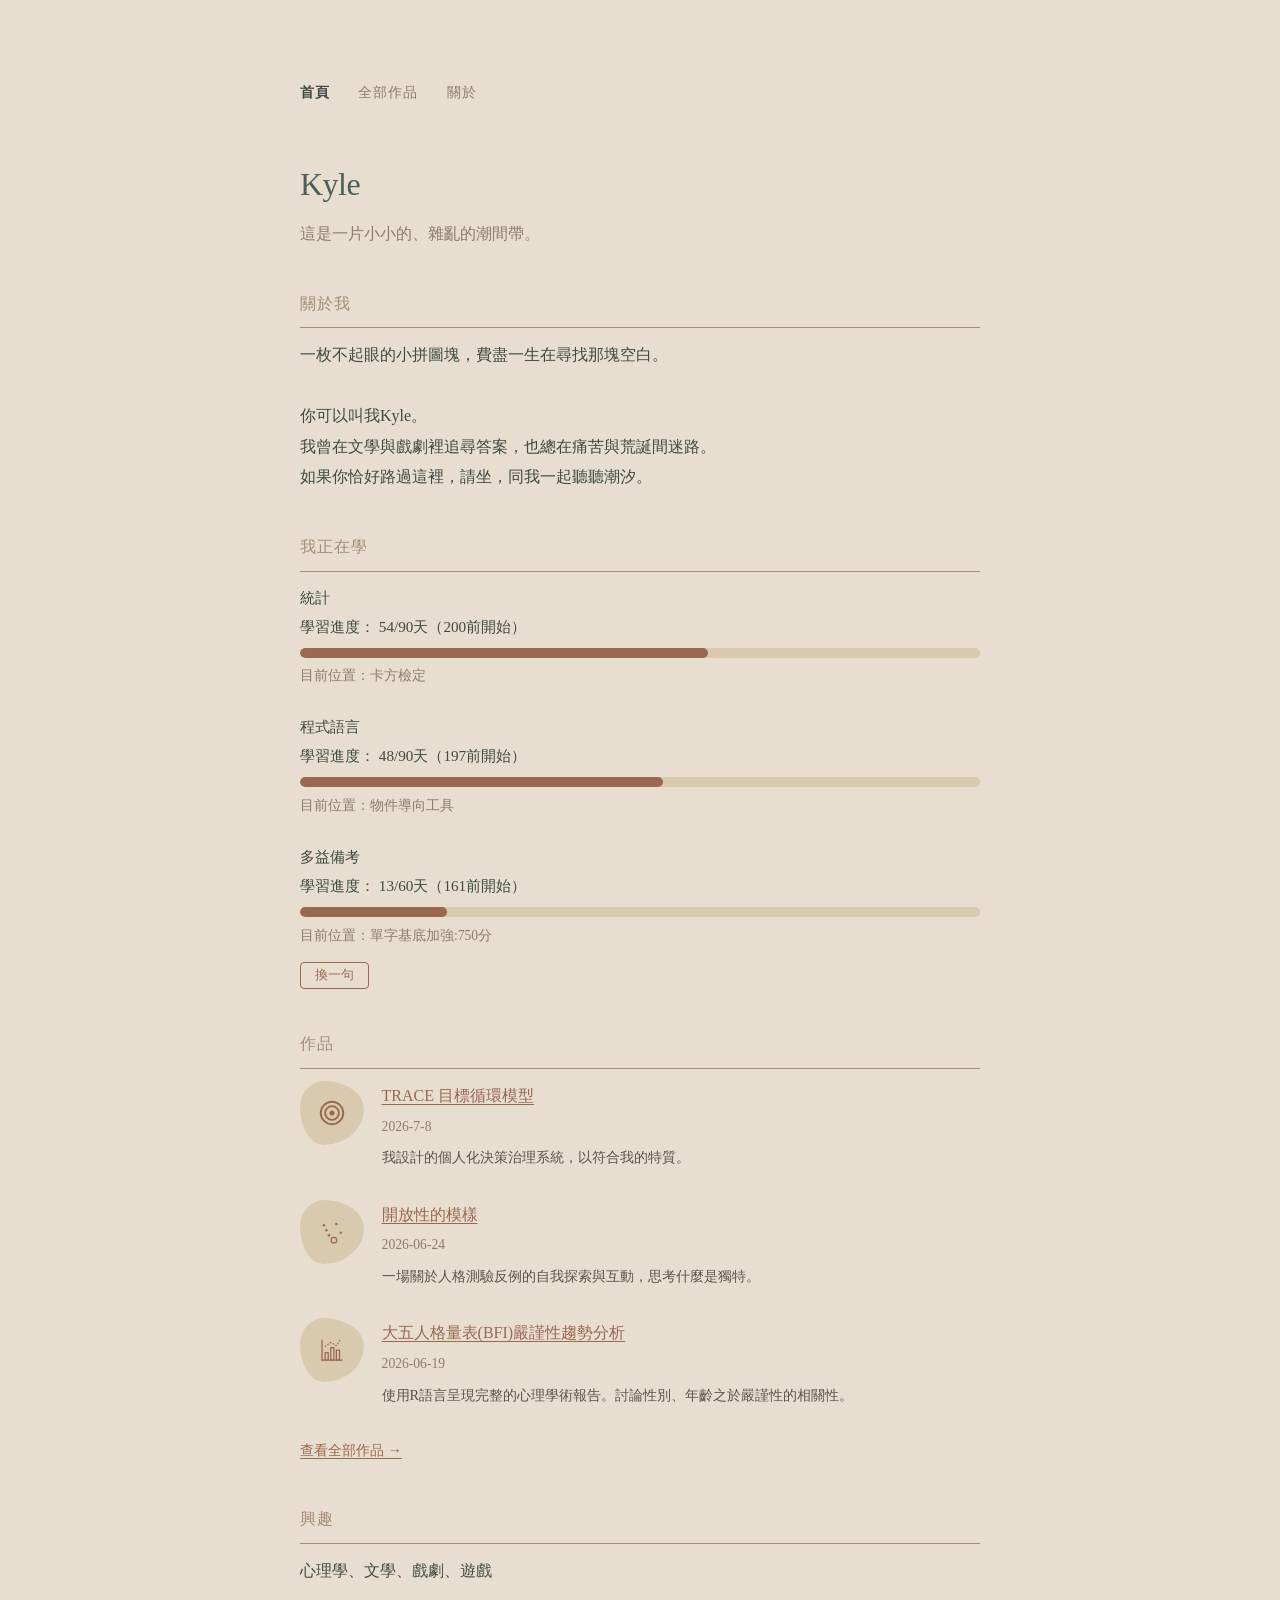
==== index.html @ b4609644 "新增API串聯每日英文金句" ====
<!DOCTYPE html>
<html lang="zh-TW">
<head>
  <meta charset="UTF-8">
  <meta name="viewport" content="width=device-width, initial-scale=1.0">
  <title>Kyle</title>
  <style>
    body {
      background-color: #e8ded0;
      color: #3d4a42;
      font-family: Georgia, serif;
      max-width: 680px;
      margin: 80px auto;
      padding: 0 24px;
      line-height: 1.9;
    }

    h1 {
      color: #4a5f5a;
      font-size: 2rem;
      font-weight: normal;
      letter-spacing: -0.5px;
      margin-bottom: 0.25rem;
    }

    h2 {
      font-size: 1rem;
      font-weight: normal;
      color: #a68c74;
      margin-top: 2.5rem;
      margin-bottom: 0.75rem;
      text-transform: uppercase;
      letter-spacing: 1px;
      border-bottom: 1px solid #a68c74;
      padding-bottom: 0.5rem;
    }

    p {
      margin: 0 0 1rem;
    }

    a {
      color: #9a6850;
      text-decoration: underline;
      text-underline-offset: 3px;
    }

    a:hover {
      color: #a68c74;
    }

    .tagline {
      color: #8a7e6a;
      font-size: 1rem;
      margin-bottom: 2.5rem;
    }

    /* 導覽列 */
    nav {
      margin-bottom: 3rem;
      font-size: 0.85rem;
      letter-spacing: 1px;
    }

    nav a {
      color: #8a7e6a;
      text-decoration: none;
      margin-right: 1.5rem;
      text-transform: uppercase;
    }

    nav a:hover {
      color: #4a5f5a;
    }

    nav a.nav-active {
      color: #3d4a42;
      font-weight: bold;
    }

    /* 作品卡片 */
    .work-card {
      display: flex;
      align-items: flex-start;
      gap: 1.1rem;
      margin-bottom: 1.75rem;
    }

    .work-thumb {
      flex-shrink: 0;
      width: 64px;
      height: 64px;
      display: flex;
      align-items: center;
      justify-content: center;
      background: #d9c9ae;
      color: #9a6850;
      border-radius: 38% 62% 63% 37% / 41% 44% 56% 59%;
      transition: transform 0.3s ease;
    }

    .work-thumb svg {
      width: 30px;
      height: 30px;
    }

    .work-card:hover .work-thumb {
      transform: scale(1.08) rotate(3deg);
    }

    .work-info a {
      font-size: 1rem;
    }

    .work-date {
      font-size: 0.85rem;
      color: #8a7e6a;
      margin: 0.15rem 0 0.3rem;
    }

    .work-desc {
      font-size: 0.9rem;
      color: #5c5347;
      margin: 0;
    }

    .all-works-link {
      font-size: 0.9rem;
    }

    /* 按鈕 */
    #quote-btn {
      background: transparent;
      border: 1px solid #9a6850;
      color: #9a6850;
      font-family: Georgia, serif;
      font-size: 0.8rem;
      padding: 4px 14px;
      margin-top: 0.5rem;
      border-radius: 4px;
      cursor: pointer;
      transition: background 0.2s;
    }

    #quote-btn:hover {
      background: rgba(154, 104, 80, 0.1);
    }
    /* 學習進度條 */
    .progress-section {
      margin-bottom: 1.5rem;
    }

    .progress-label {
      font-size: 0.95rem;
      color: #3d4a42;
      margin-bottom: 0.4rem;
    }

    .progress-bar-bg {
      background: #d9c9ae;
      border-radius: 6px;
      height: 10px;
      overflow: hidden;
    }

    .progress-bar-fill {
      background: #9a6850;
      height: 100%;
      border-radius: 6px;
      transition: width 0.6s ease;
    }

    .progress-content {
      font-size: 0.85rem;
      color: #8a7e6a;
      margin: 0.35rem 0 0;
    }

    /* 當螢幕寬度小於 600px 時（手機） */
    @media (max-width: 600px) {
      body {
        margin: 40px auto;
        padding: 0 16px;
      }
      h1 {
        font-size: 1.6rem;
      }
      .work-thumb {
        width: 52px;
        height: 52px;
      }
      .work-thumb svg {
        width: 26px;
        height: 26px;
      }
    }
  </style>
</head>
<body>

  <nav id="nav-container"></nav>

  <h1>Kyle</h1>
  <p class="tagline">這是一片小小的、雜亂的潮間帶。</p>

  <h2 id="about">關於我</h2>
  <p>一枚不起眼的小拼圖塊，費盡一生在尋找那塊空白。<br><br>你可以叫我Kyle。<br>我曾在文學與戲劇裡追尋答案，也總在痛苦與荒誕間迷路。<br>如果你恰好路過這裡，請坐，同我一起聽聽潮汐。
  </p>

  <h2>我正在學</h2>
  <div id="progress-container"></div>

  <h2>作品</h2>
  <div id="works-container"></div>
  <p class="all-works-link"><a href="works.html">查看全部作品 →</a></p>

  <h2>興趣</h2>
  <p>心理學、文學、戲劇、遊戲</p>

  <script src="works-render.js"></script>
  <script src="nav.js"></script>
  <script>
    renderWorks('works-container', 3);
    renderNav('nav-container');

    const plans = [
      { name: "統計", start: "2026-5-20", total: 90, studied: 54, recent: "卡方檢定" },
      { name: "程式語言", start: "2026-5-23", total: 90, studied: 48, recent: "物件導向工具" },
      { name: "多益備考", start: "2026-6-28", total: 60, studied: 13, recent: "單字基底加強:750分" }
    ];

    function renderProgress(containerId) {
      let HTML = '';
      for (const progress of plans) {
        const now = new Date()
        const start = new Date(progress.start);
        const diffMs = now - start;
        const diffDays = Math.floor(diffMs / (1000 * 60 * 60 * 24));
        const percent = progress.studied / progress.total * 100
        HTML += `
          <div class="progress-section"${progress.name === "多益備考"? ' id="toeic-section"' : ""}>
          <p class="progress-label">${progress.name} <br> 學習進度： ${progress.studied}/${progress.total}天（${diffDays}前開始）</p>
           <div class="progress-bar-bg">
           <div class="progress-bar-fill" style="width: ${percent}%"></div>
           </div>
           <p class="progress-content">目前位置：${progress.recent}</p>
        </div>
            `;
      }
      document.getElementById(containerId).innerHTML = HTML;
    }

    async function loadQuote() {
      const response = await fetch('https://dummyjson.com/quotes/random');
      const data = await response.json();   
      const qttext = document.getElementById('quote-text');
      qttext.innerText ='一天一則英文諺語：\n "' + data.quote + '" \u00A0--by ' + data.author;
    }

    function setupQuoteSection() {
      const toeic = document.getElementById('toeic-section');
      toeic.insertAdjacentHTML(
        'beforeend', `<p id="quote-text" class="progress-content"></p>
        <button id= "quote-btn">換一句</button>`
      )
      const qtbtn = document.getElementById('quote-btn')
      qtbtn.addEventListener("click", loadQuote);
    }

    renderProgress('progress-container');  // 先讓 toeic-section 存在
    setupQuoteSection();                    // 再建立名言結構跟按鈕
    loadQuote();                            // 最後填入第一句
  </script>

</body>
</html>
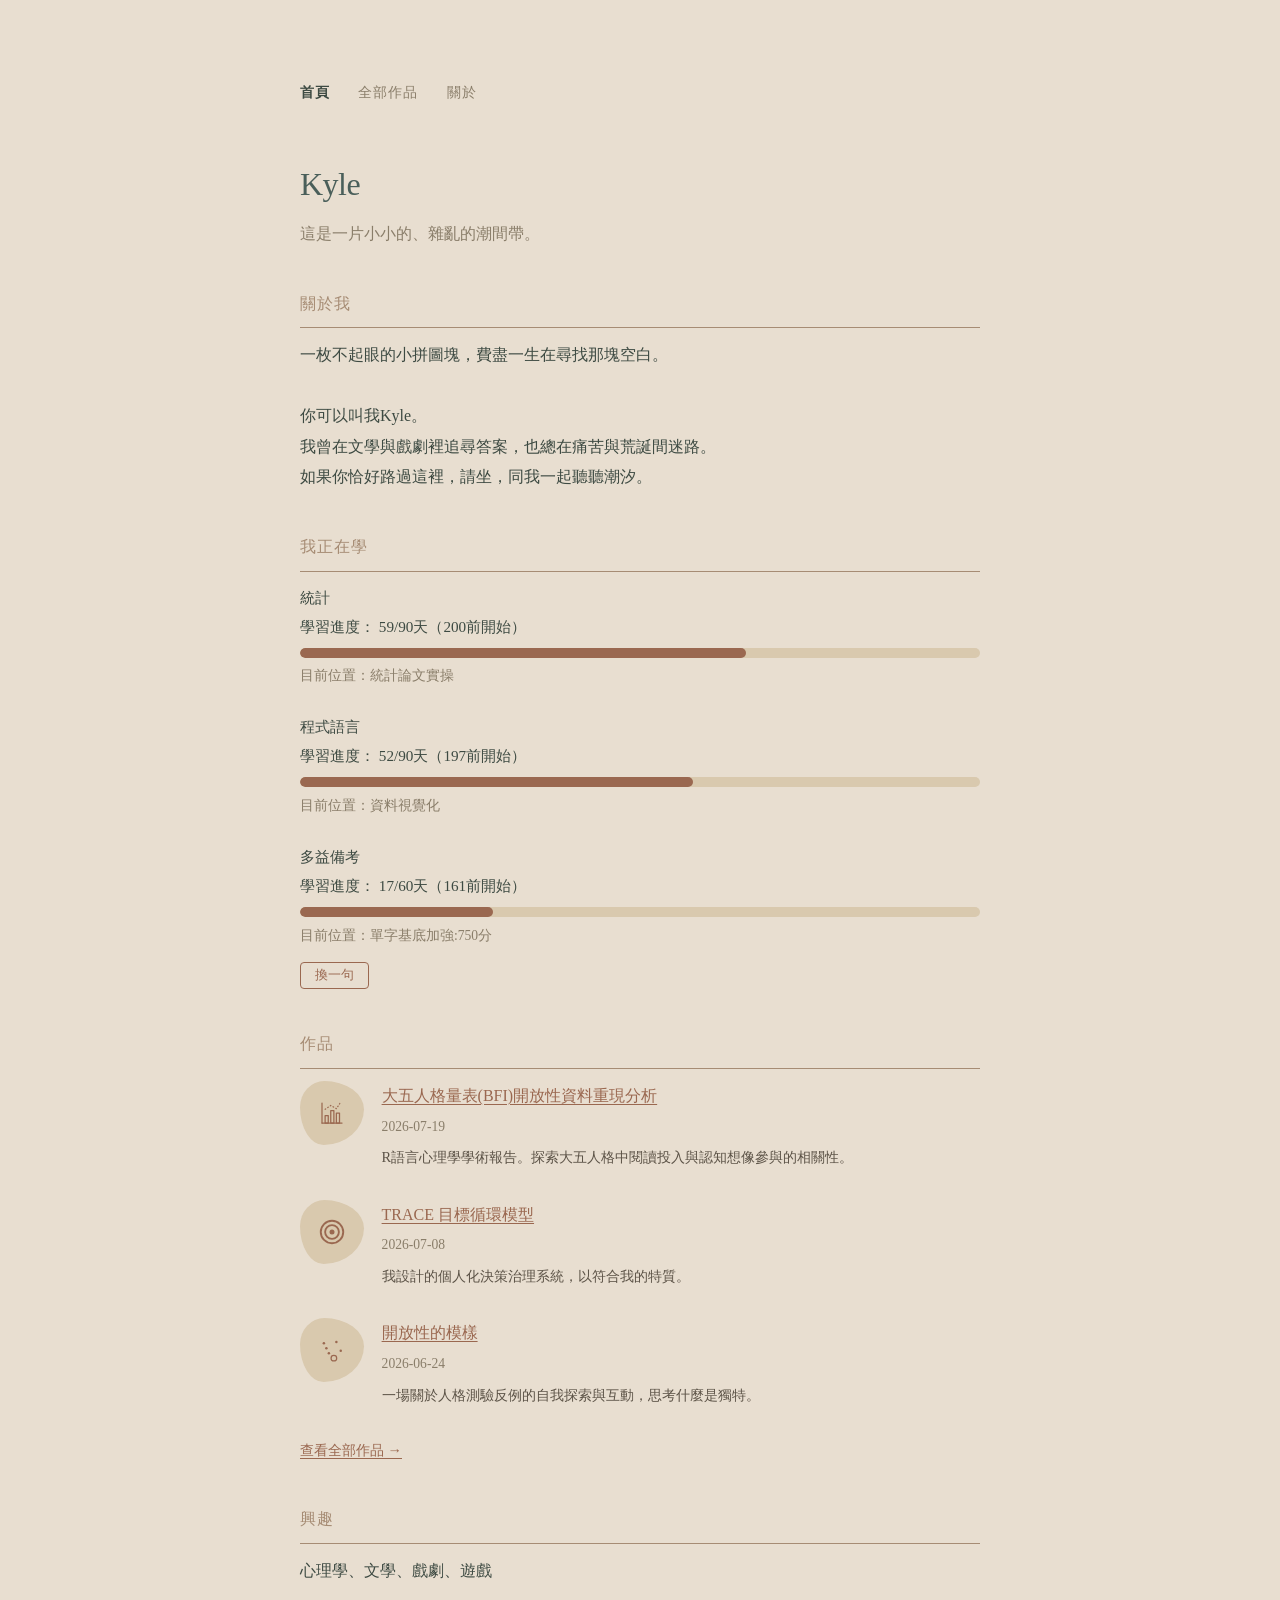
==== commit 324cdaf0: "新增大五人格量表(BFI)開放性資料重現分析" ====
--- a/index.html
+++ b/index.html
@@ -224,9 +224,9 @@
     renderNav('nav-container');
 
     const plans = [
-      { name: "統計", start: "2026-5-20", total: 90, studied: 54, recent: "卡方檢定" },
-      { name: "程式語言", start: "2026-5-23", total: 90, studied: 48, recent: "物件導向工具" },
-      { name: "多益備考", start: "2026-6-28", total: 60, studied: 13, recent: "單字基底加強:750分" }
+      { name: "統計", start: "2026-5-20", total: 90, studied: 59, recent: "統計論文實操" },
+      { name: "程式語言", start: "2026-5-23", total: 90, studied: 52, recent: "資料視覺化" },
+      { name: "多益備考", start: "2026-6-28", total: 60, studied: 17, recent: "單字基底加強:750分" }
     ];
 
     function renderProgress(containerId) {
@@ -254,7 +254,7 @@
       const response = await fetch('https://dummyjson.com/quotes/random');
       const data = await response.json();   
       const qttext = document.getElementById('quote-text');
-      qttext.innerText ='一天一則英文諺語：\n "' + data.quote + '" \u00A0--by ' + data.author;
+      qttext.innerText ='一天一則英文句子：\n "' + data.quote + '" \u00A0--by ' + data.author;
     }
 
     function setupQuoteSection() {
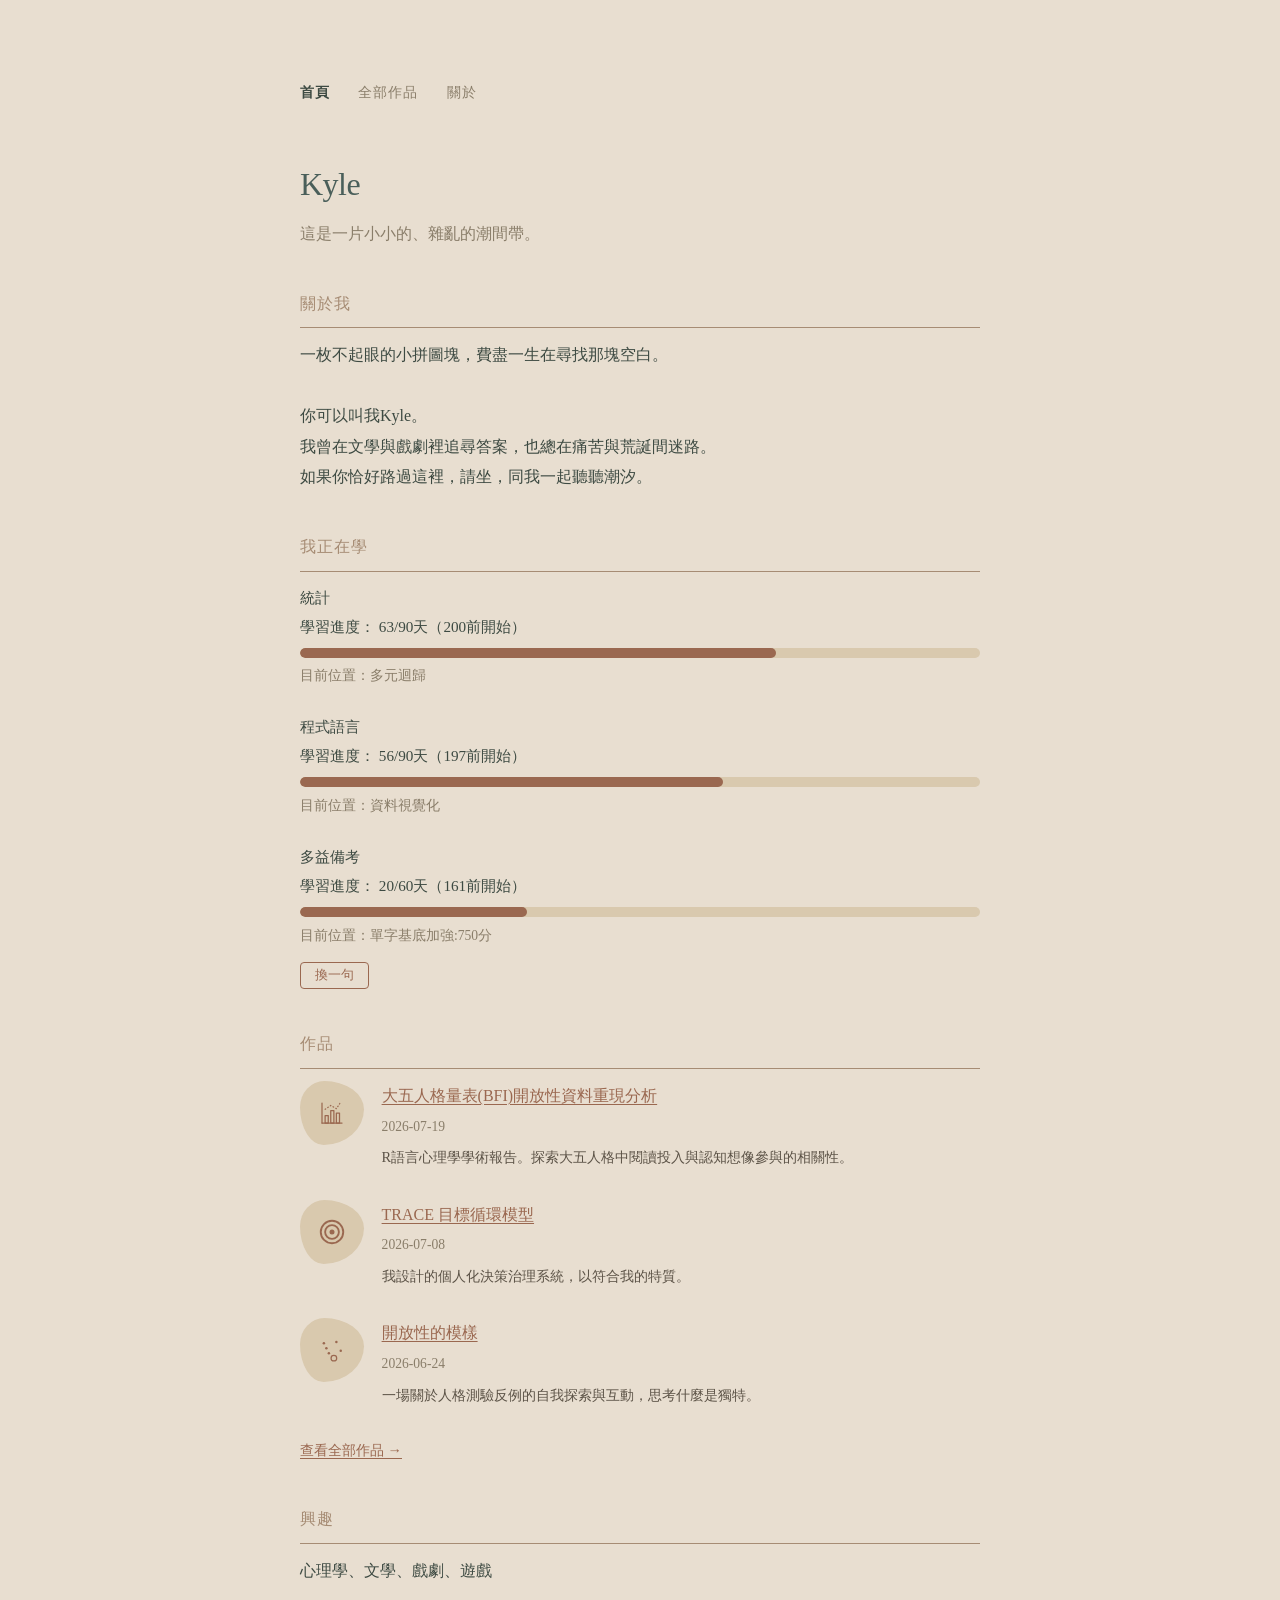
==== commit 5aba0554: "更新首頁" ====
--- a/index.html
+++ b/index.html
@@ -224,9 +224,9 @@
     renderNav('nav-container');
 
     const plans = [
-      { name: "統計", start: "2026-5-20", total: 90, studied: 59, recent: "統計論文實操" },
-      { name: "程式語言", start: "2026-5-23", total: 90, studied: 52, recent: "資料視覺化" },
-      { name: "多益備考", start: "2026-6-28", total: 60, studied: 17, recent: "單字基底加強:750分" }
+      { name: "統計", start: "2026-5-20", total: 90, studied: 63, recent: "多元迴歸" },
+      { name: "程式語言", start: "2026-5-23", total: 90, studied: 56, recent: "資料視覺化" },
+      { name: "多益備考", start: "2026-6-28", total: 60, studied: 20, recent: "單字基底加強:750分" }
     ];
 
     function renderProgress(containerId) {
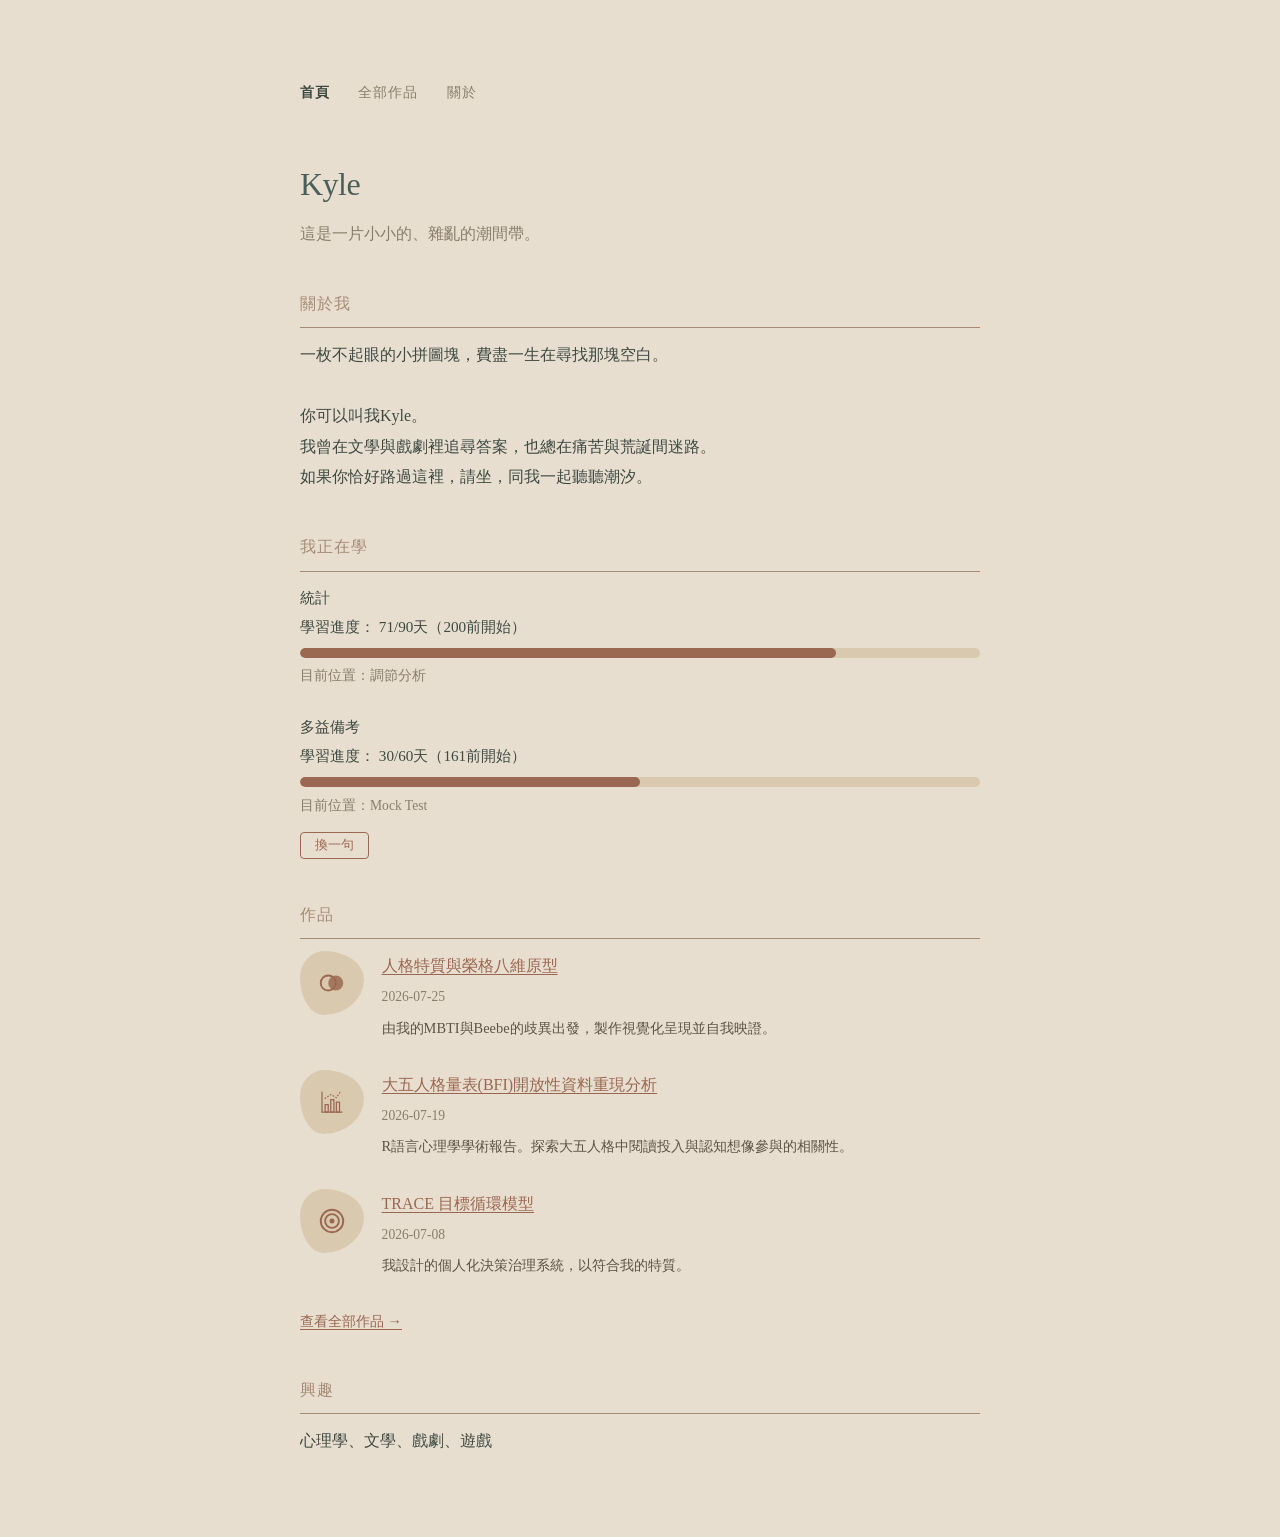
==== commit 31f3da58: "更新前言框架" ====
--- a/index.html
+++ b/index.html
@@ -224,9 +224,8 @@
     renderNav('nav-container');
 
     const plans = [
-      { name: "統計", start: "2026-5-20", total: 90, studied: 63, recent: "多元迴歸" },
-      { name: "程式語言", start: "2026-5-23", total: 90, studied: 56, recent: "資料視覺化" },
-      { name: "多益備考", start: "2026-6-28", total: 60, studied: 20, recent: "單字基底加強:750分" }
+      { name: "統計", start: "2026-5-20", total: 90, studied: 71, recent: "調節分析" },
+      { name: "多益備考", start: "2026-6-28", total: 60, studied: 30, recent: "Mock Test" }
     ];
 
     function renderProgress(containerId) {
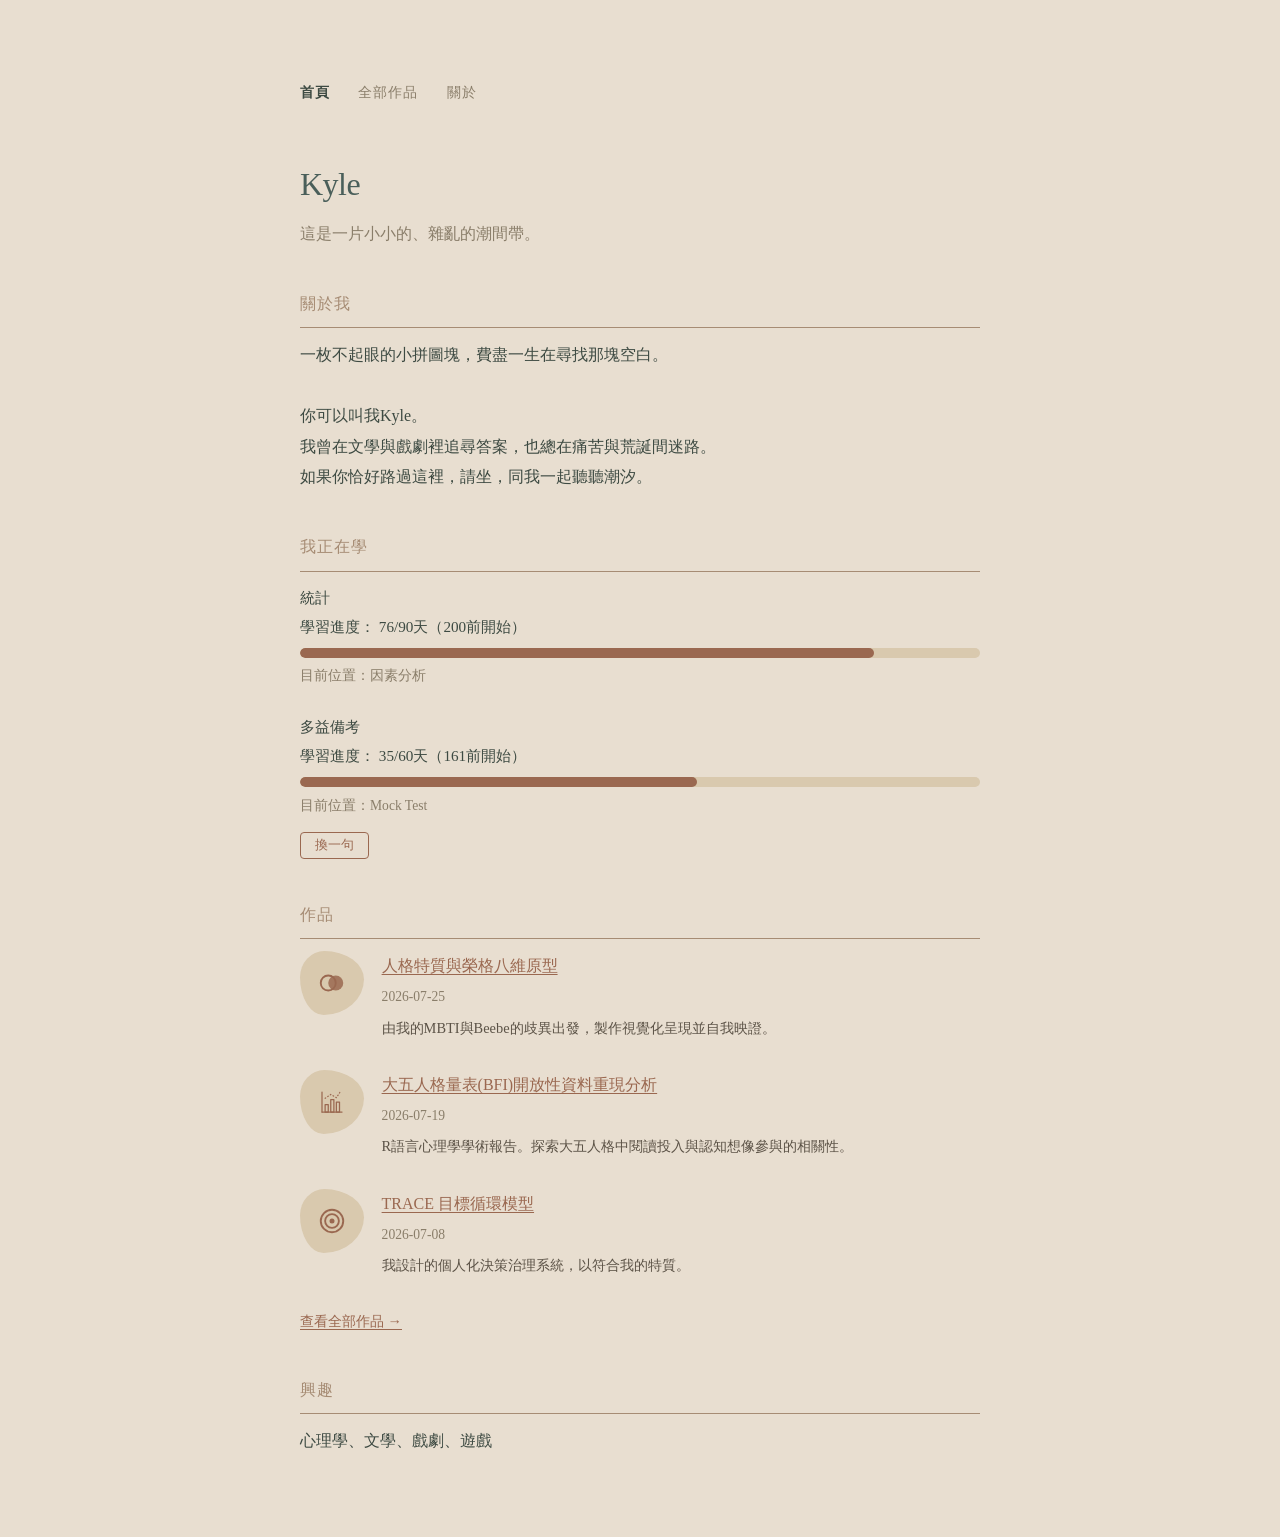
==== commit 7cc9ad71: "修改TRACE方法(1/2)" ====
--- a/index.html
+++ b/index.html
@@ -224,8 +224,8 @@
     renderNav('nav-container');
 
     const plans = [
-      { name: "統計", start: "2026-5-20", total: 90, studied: 71, recent: "調節分析" },
-      { name: "多益備考", start: "2026-6-28", total: 60, studied: 30, recent: "Mock Test" }
+      { name: "統計", start: "2026-5-20", total: 90, studied: 76, recent: "因素分析" },
+      { name: "多益備考", start: "2026-6-28", total: 60, studied: 35, recent: "Mock Test" }
     ];
 
     function renderProgress(containerId) {
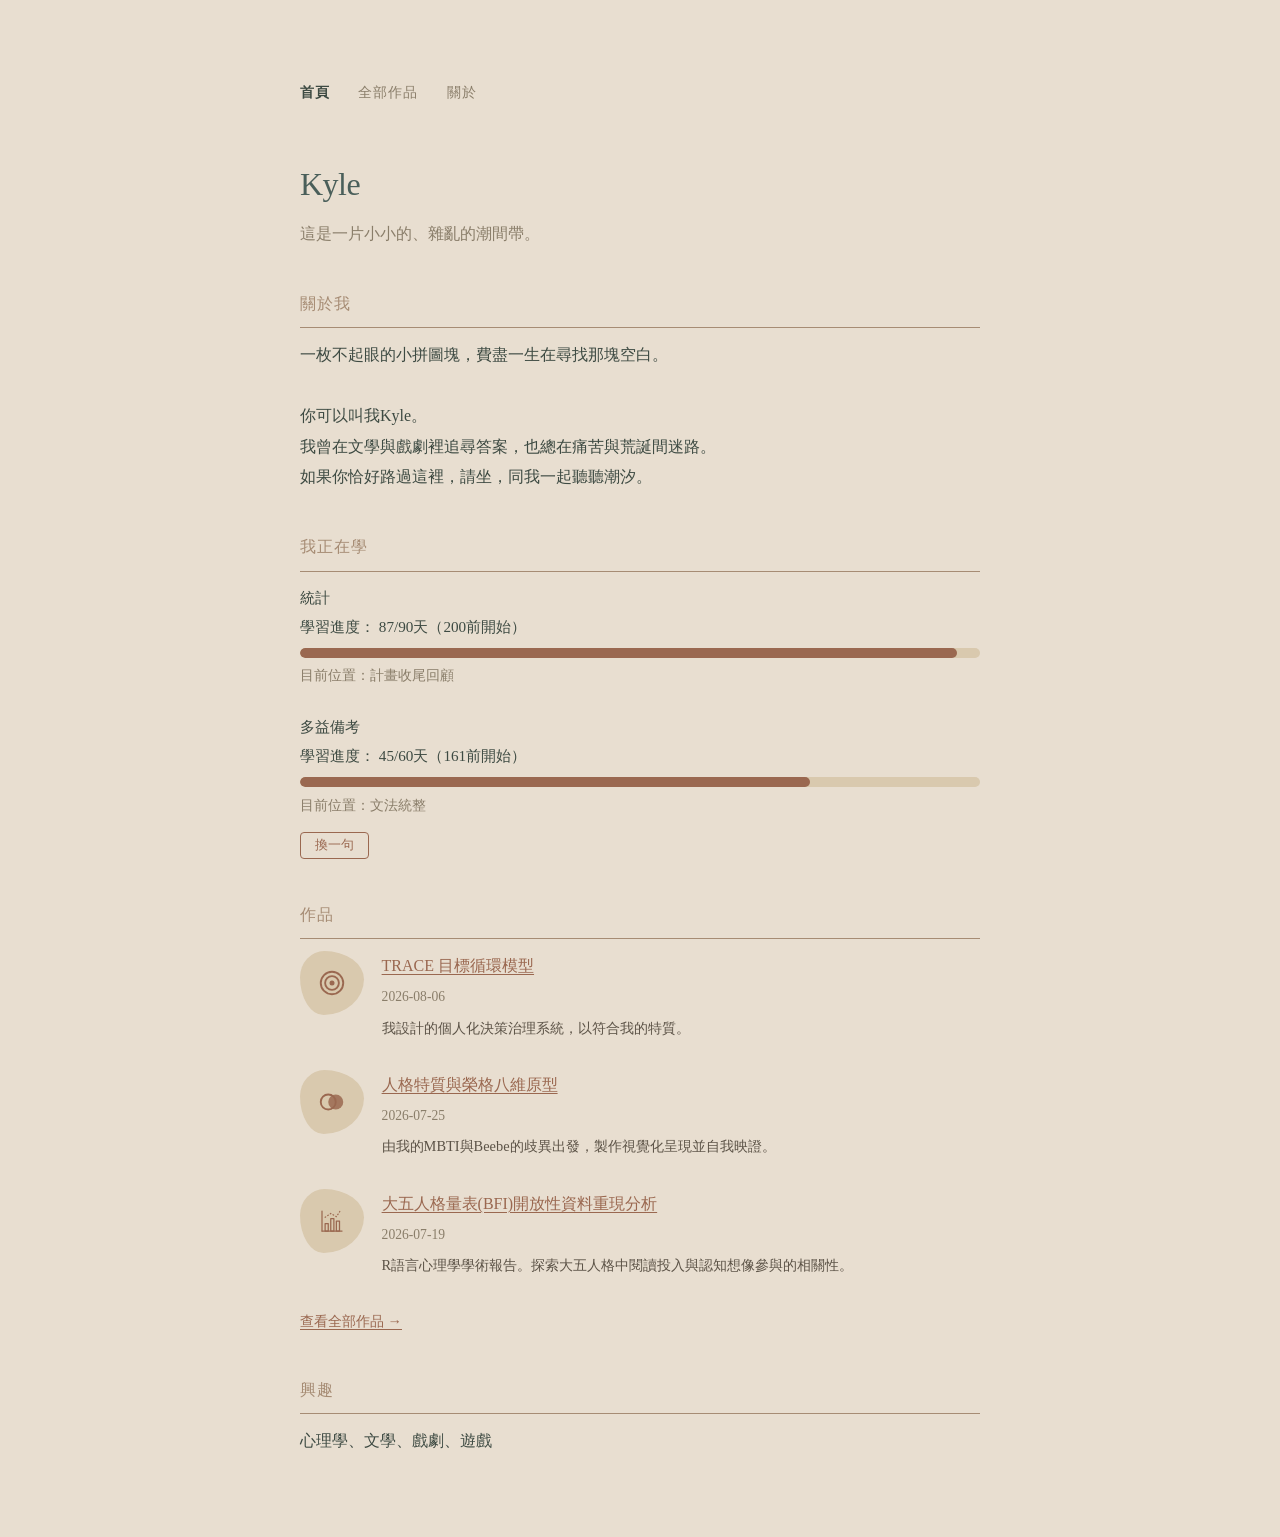
==== commit 2ceb8fc3: "更新統計報告" ====
--- a/index.html
+++ b/index.html
@@ -224,8 +224,8 @@
     renderNav('nav-container');
 
     const plans = [
-      { name: "統計", start: "2026-5-20", total: 90, studied: 76, recent: "因素分析" },
-      { name: "多益備考", start: "2026-6-28", total: 60, studied: 35, recent: "Mock Test" }
+      { name: "統計", start: "2026-5-20", total: 90, studied: 87, recent: "計畫收尾回顧" },
+      { name: "多益備考", start: "2026-6-28", total: 60, studied: 45, recent: "文法統整" }
     ];
 
     function renderProgress(containerId) {
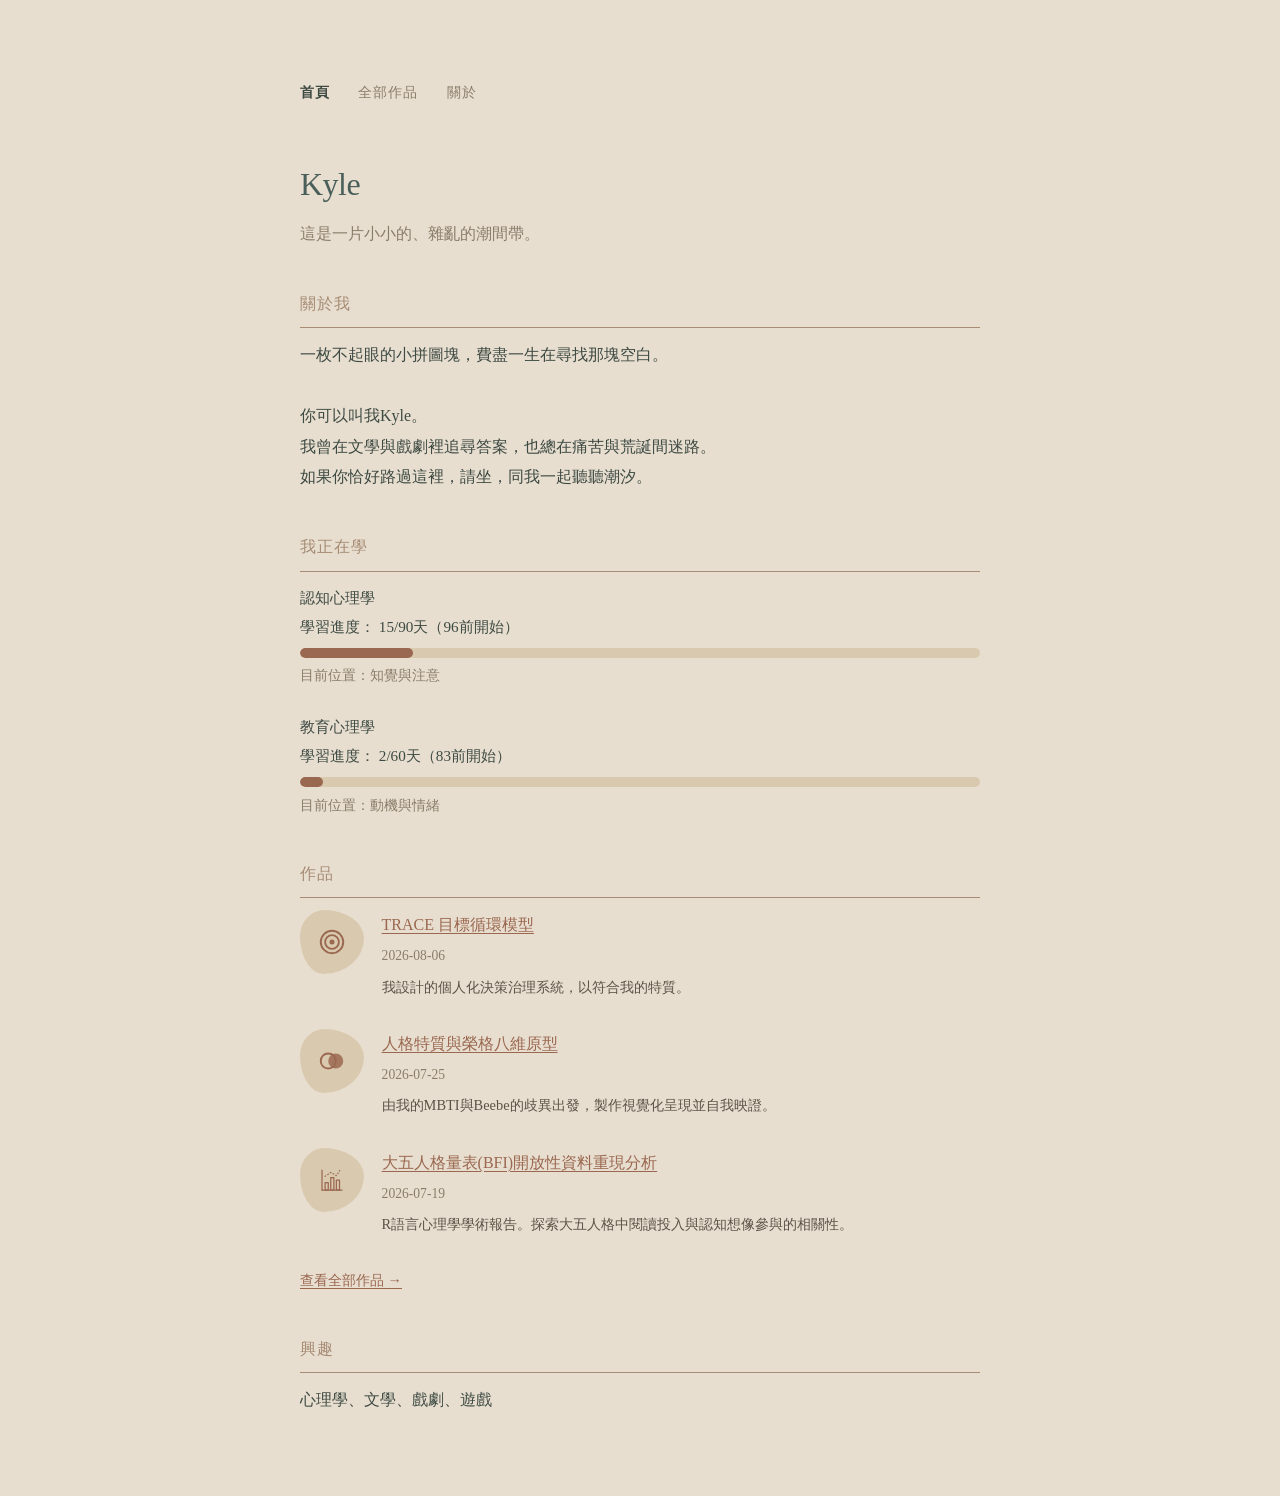
==== commit a7c4c672: "更新進度條" ====
--- a/index.html
+++ b/index.html
@@ -224,8 +224,8 @@
     renderNav('nav-container');
 
     const plans = [
-      { name: "統計", start: "2026-5-20", total: 90, studied: 87, recent: "計畫收尾回顧" },
-      { name: "多益備考", start: "2026-6-28", total: 60, studied: 45, recent: "文法統整" }
+      { name: "認知心理學", start: "2026-9-1", total: 90, studied: 15, recent: "知覺與注意" },
+      { name: "教育心理學", start: "2026-9-14", total: 60, studied: 2, recent: "動機與情緒" }
     ];
 
     function renderProgress(containerId) {
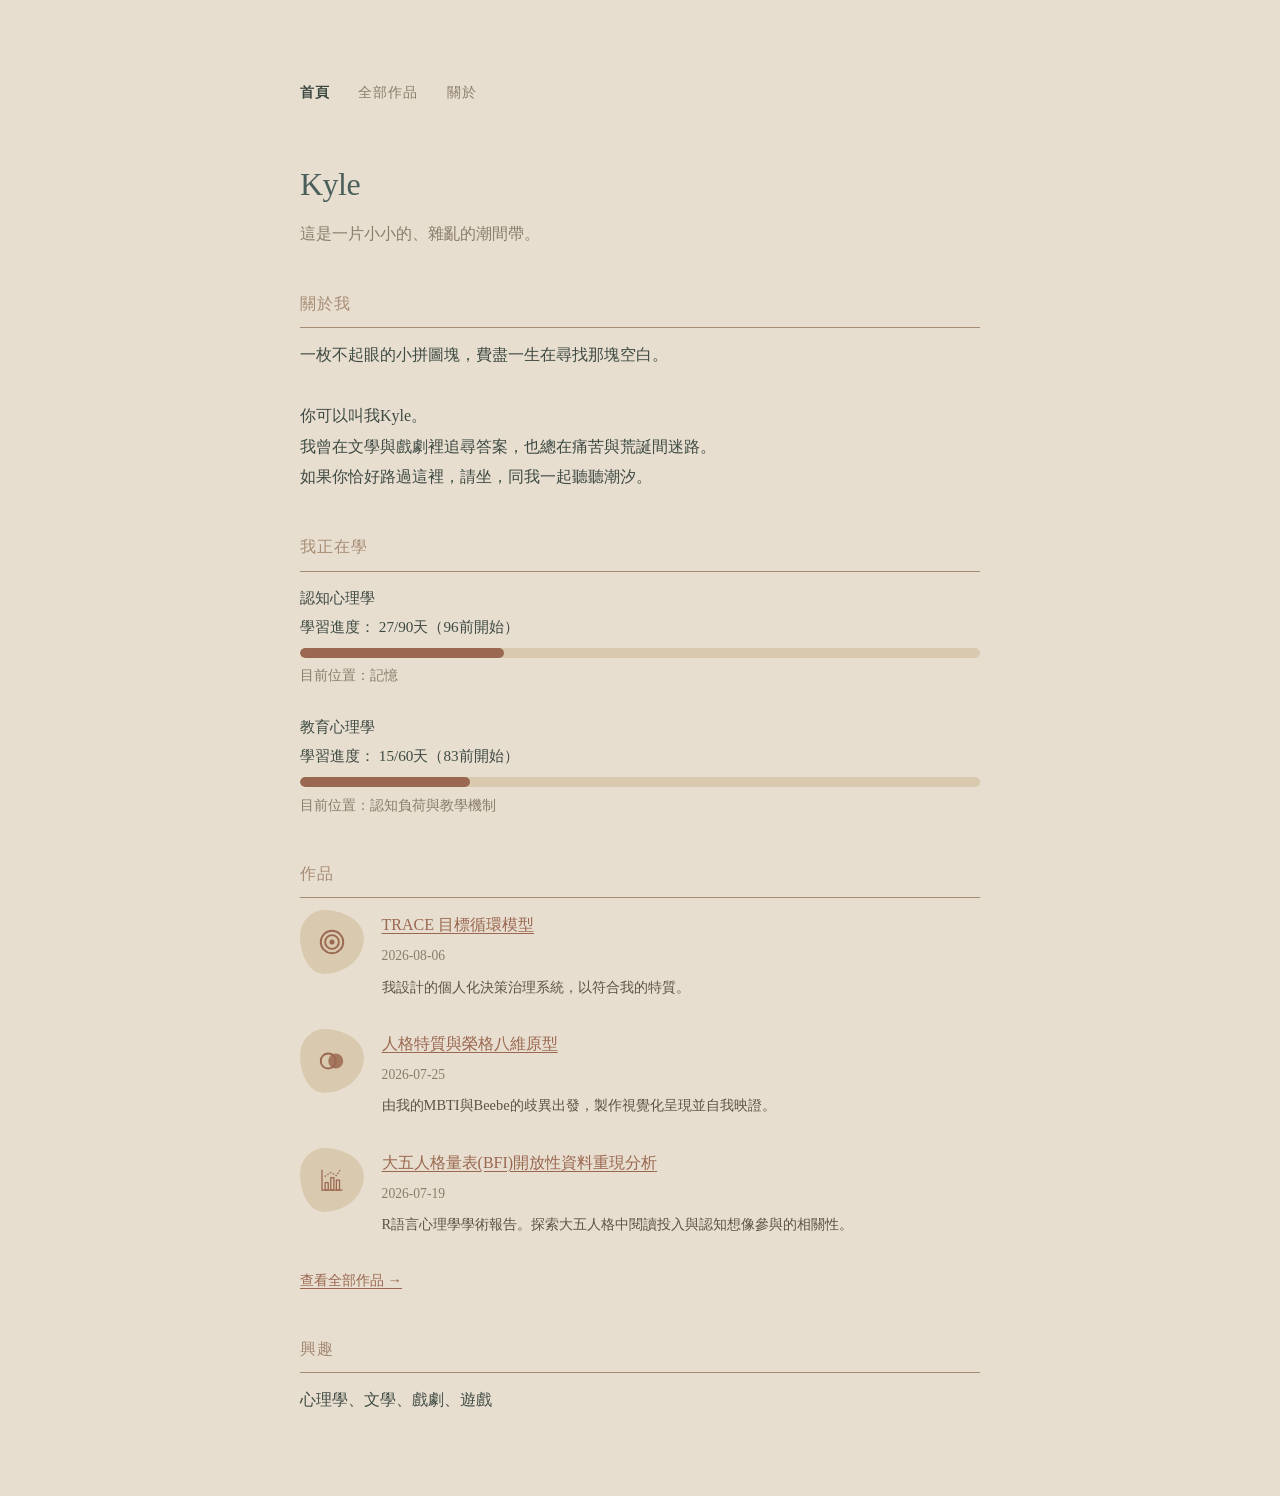
==== commit 565f6868: "調整天數" ====
--- a/index.html
+++ b/index.html
@@ -224,8 +224,8 @@
     renderNav('nav-container');
 
     const plans = [
-      { name: "認知心理學", start: "2026-9-1", total: 90, studied: 15, recent: "知覺與注意" },
-      { name: "教育心理學", start: "2026-9-14", total: 60, studied: 2, recent: "動機與情緒" }
+      { name: "認知心理學", start: "2026-9-1", total: 90, studied: 27, recent: "記憶" },
+      { name: "教育心理學", start: "2026-9-14", total: 60, studied: 15, recent: "認知負荷與教學機制" }
     ];
 
     function renderProgress(containerId) {
